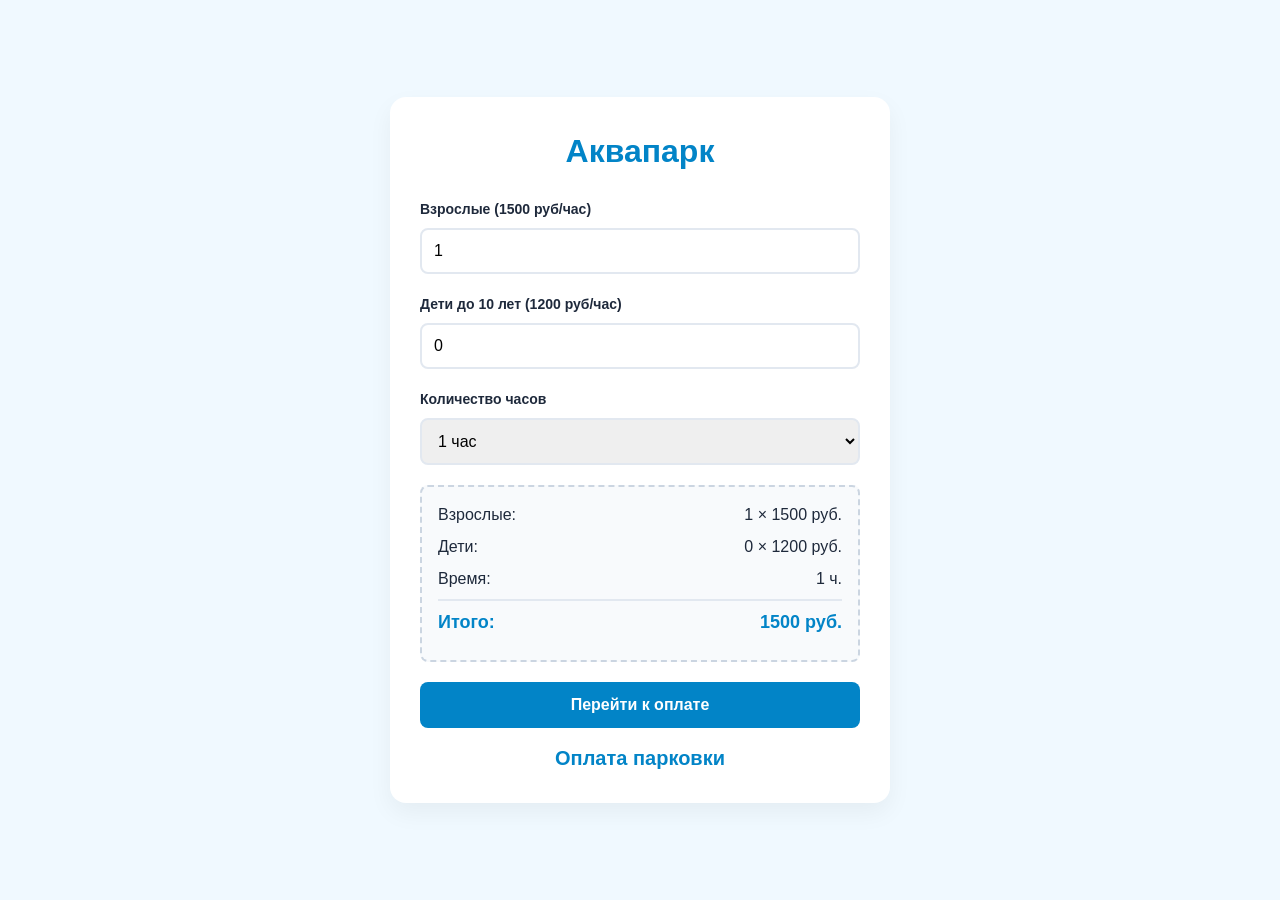
==== index.html @ a4bb0758 "Add files via upload" ====
<!DOCTYPE html>
<html lang="ru">
<head>
    <meta charset="UTF-8">
    <meta name="viewport" content="width=device-width, initial-scale=1.0">
    <title>Аквапарк — Покупка билетов</title>
    <link rel="stylesheet" href="style.css">
</head>
<body>

    <!-- Контейнер для всплывающих уведомлений -->
    <div id="notification-container"></div>

    <div class="container">
        
        <!-- ЭКРАН 1: БРОНИРОВАНИЕ -->
        <div id="screen-booking" class="screen active">
            <h1>Аквапарк</h1>
            
            <div class="form-group">
                <label for="adults">Взрослые (1500 руб/час)</label>
                <input type="number" id="adults" min="0" value="1" placeholder="0">
            </div>

            <div class="form-group">
                <label for="children">Дети до 10 лет (1200 руб/час)</label>
                <input type="number" id="children" min="0" value="0" placeholder="0">
            </div>

            <div class="form-group">
                <label for="hours">Количество часов</label>
                <select id="hours">
                    <option value="1">1 час</option>
                    <option value="2">2 часа</option>
                    <option value="3">3 часа</option>
                    <option value="4">4 часа</option>
                    <option value="8">Весь день (8 часов)</option>
                </select>
            </div>

            <div class="receipt">
                <div class="receipt-row">
                    <span>Взрослые:</span>
                    <span id="receipt-adults">1 × 1500 руб.</span>
                </div>
                <div class="receipt-row">
                    <span>Дети:</span>
                    <span id="receipt-children">0 × 1200 руб.</span>
                </div>
                <div class="receipt-row">
                    <span>Время:</span>
                    <span id="receipt-hours">1 ч.</span>
                </div>
                <div class="receipt-row receipt-total">
                    <span>Итого:</span>
                    <span id="receipt-total-price">1500 руб.</span>
                </div>
            </div>

            <button class="btn" id="btn-go-to-pay">Перейти к оплате</button>
            <div style="text-align: center;">
            <a href="prkov.html">Оплата парковки</a>
            </div>
        </div>

        <!-- ЭКРАН 2: ОПЛАТА КАРТОЙ -->
        <div id="screen-payment" class="screen">
            <h2>Оплата картой</h2>
            
            <!-- Таймер сессии -->
            <div class="timer-box">
                Время на оплату: <span id="payment-timer">05:00</span>
            </div>

            <div class="card-wrapper">
                <div class="form-group">
                    <div class="card-label">Номер карты</div>
                    <input type="text" id="card-number" class="card-input" placeholder="0000 0000 0000 0000" maxlength="19">
                </div>
                
                <div class="card-row">
                    <div style="flex: 2;">
                        <div class="card-label">Срок действия</div>
                        <div style="display: flex; gap: 5px; align-items: center;">
                            <input type="text" id="card-month" class="card-input" placeholder="ММ" maxlength="2">
                            <span style="color: #94a3b8">/</span>
                            <input type="text" id="card-year" class="card-input" placeholder="ГГ" maxlength="2">
                        </div>
                    </div>
                    <div style="flex: 1;">
                        <div class="card-label">Код (CVC)</div>
                        <input type="password" id="card-cvc" class="card-input" placeholder="***" maxlength="3">
                    </div>
                </div>
            </div>

            <div style="text-align: center; margin-bottom: 15px; font-weight: bold;">
                К оплате: <span id="pay-total-price" style="color: var(--primary);">0</span> руб.
            </div>

            <button class="btn" id="btn-pay">Оплатить</button>

            <button class="btn-secondary" id="btn-back-to-booking">Вернуться назад</button>

        </div>

        <!-- ЭКРАН 3: УСПЕХ -->
        <div id="screen-success" class="screen">
            <h2 style="color: var(--success);">🎉 Билет куплен!</h2>
            <p style="text-align: center; margin-bottom: 20px;">Ваши электронные квитанции:</p>
            
            <div class="tickets-container" id="final-tickets">
                <!-- Сюда вставляются квитанции из JS -->
            </div>

            <button class="btn" id="btn-restart" style="background: #64748b;">Вернуться в начало</button>
        </div>

    </div>

    <script src="script.js"></script>
</body>
</html>
---- style.css ----
:root {
    --primary: #0284c7;
    --primary-hover: #0369a1;
    --bg: #f0f9ff;
    --card-bg: #ffffff;
    --text: #1e293b;
    --error: #ef4444;
    --success: #22c55e;
    --warning: #f59e0b;
}

* {
    box-sizing: border-box;
    margin: 0;
    padding: 0;
    font-family: 'Segoe UI', Roboto, Helvetica, Arial, sans-serif;
}

body {
    background-color: var(--bg);
    color: var(--text);
    line-height: 1.5;
    padding: 20px;
    display: flex;
    justify-content: center;
    align-items: center;
    min-height: 100vh;
}

.container {
    background: var(--card-bg);
    max-width: 500px;
    width: 100%;
    border-radius: 16px;
    box-shadow: 0 10px 25px rgba(0,0,0,0.05);
    padding: 30px;
    position: relative;
    overflow: hidden;
}

h1, h2 {
    text-align: center;
    color: var(--primary);
    margin-bottom: 24px;
}

/* Аккуратная незаметная кнопка-ссылка */
.btn-secondary {
    display: block;
    width: auto;
    margin: 15px auto 0 auto; /* Центрирует кнопку и делает отступ сверху */
    background: transparent;
    border: none;
    color: #94a3b8; /* Спокойный серый цвет */
    font-size: 14px;
    font-weight: 500;
    text-decoration: underline; /* Подчеркивание как у ссылки */
    cursor: pointer;
    transition: color 0.2s ease;
    padding: 5px 10px;
}

/* Эффект при наведении */
.btn-secondary:hover {
    background: transparent;
    color: #64748b; /* Чуть темнее при наведении */
}


/* Экраны */
.screen {
    display: none;
}
.screen.active {
    display: block;
}

/* Формы и поля */
.form-group {
    margin-bottom: 20px;
}

label {
    display: block;
    font-weight: 600;
    margin-bottom: 8px;
    font-size: 14px;
}

input, select {
    width: 100%;
    padding: 12px;
    border: 2px solid #e2e8f0;
    border-radius: 8px;
    font-size: 16px;
    outline: none;
    transition: border-color 0.2s;
}

input:focus, select:focus {
    border-color: var(--primary);
}

/* Кнопки */
.btn {
    display: block;
    width: 100%;
    background: var(--primary);
    color: white;
    border: none;
    padding: 14px;
    font-size: 16px;
    font-weight: bold;
    border-radius: 8px;
    cursor: pointer;
    transition: background 0.2s;
    margin-top: 20px;
}

.btn:hover {
    background: var(--primary-hover);
}

/* Стилизация текстовой ссылки */
a {
    color: var(--primary);
    text-decoration: none;
    font-weight: 600;
    font-size: 20px;
    transition: color 0.2s ease, text-decoration 0.2s ease;
    display: inline-block;
    margin-top: 15px;
}

/* Эффект при наведении */
a:hover {
    color: var(--primary-hover);
    text-shadow: 0 0 1px rgba(2, 132, 199, 0.2);
}


/* Чек */
.receipt {
    background: #f8fafc;
    border: 2px dashed #cbd5e1;
    border-radius: 8px;
    padding: 16px;
    margin-top: 20px;
}

.receipt-row {
    display: flex;
    justify-content: space-between;
    margin-bottom: 8px;
}

.receipt-total {
    border-top: 2px solid #e2e8f0;
    padding-top: 8px;
    margin-top: 8px;
    font-weight: bold;
    font-size: 18px;
    color: var(--primary);
}

/* Блок таймера */
.timer-box {
    text-align: center;
    background: #fffbeb;
    border: 1px solid #fde68a;
    color: var(--warning);
    font-weight: bold;
    padding: 10px;
    border-radius: 8px;
    margin-bottom: 20px;
    font-size: 15px;
}

/* Банковская карта */
.card-wrapper {
    background: linear-gradient(135deg, #1e293b, #0f172a);
    border-radius: 12px;
    padding: 20px;
    color: white;
    margin-bottom: 24px;
    box-shadow: 0 4px 15px rgba(0,0,0,0.2);
}

.card-label {
    font-size: 10px;
    text-transform: uppercase;
    letter-spacing: 1px;
    color: #94a3b8;
    margin-bottom: 4px;
}

.card-input {
    background: rgba(255,255,255,0.1);
    border: 1px solid rgba(255,255,255,0.2);
    color: white;
    text-align: center;
}

.card-input:focus {
    border-color: var(--primary);
    background: rgba(255,255,255,0.15);
}

.card-row {
    display: flex;
    gap: 12px;
    margin-top: 16px;
}

/* Дизайн Квитанции/Билета */
.tickets-container {
    margin-top: 20px;
    max-height: 400px;
    overflow-y: auto;
    padding-right: 5px;
}

.real-ticket {
    background: #ffffff;
    border: 1px solid #e2e8f0;
    border-radius: 12px;
    margin-bottom: 20px;
    box-shadow: 0 4px 10px rgba(0,0,0,0.03);
    overflow: hidden;
}

.ticket-header {
    background: var(--primary);
    color: white;
    padding: 12px 16px;
    display: flex;
    justify-content: space-between;
    align-items: center;
    font-size: 14px;
    font-weight: bold;
}

.ticket-body {
    padding: 16px;
    display: flex;
    justify-content: space-between;
    align-items: center;
    background: radial-gradient(circle at right top, transparent 10px, #ffffff 10px);
}

.ticket-info p {
    font-size: 13px;
    color: #64748b;
    margin-bottom: 4px;
}

.ticket-info h4 {
    font-size: 16px;
    color: var(--text);
    margin-bottom: 8px;
}

.ticket-price {
    font-size: 18px;
    font-weight: 800;
    color: var(--text);
    margin-top: 5px;
}

.ticket-crypto {
    display: flex;
    flex-direction: column;
    align-items: center;
    justify-content: center;
}

.ticket-footer {
    border-top: 2px dashed #e2e8f0;
    padding: 12px 16px;
    background: #f8fafc;
    text-align: center;
}

/* Уведомления об ошибках */
#notification-container {
    position: fixed;
    top: 20px;
    right: 20px;
    z-index: 1000;
    display: flex;
    flex-direction: column;
    gap: 10px;
}

.toast {
    background: var(--error);
    color: white;
    padding: 16px 24px;
    border-radius: 8px;
    box-shadow: 0 4px 12px rgba(0,0,0,0.15);
    font-weight: 500;
    min-width: 250px;
    transform: translateX(120%);
    transition: transform 0.4s cubic-bezier(0.175, 0.885, 0.32, 1.275);
}

.toast.show {
    transform: translateX(0);
}

.toast.hide {
    transform: translateX(120%);
    transition: transform 0.4s ease-in;
}
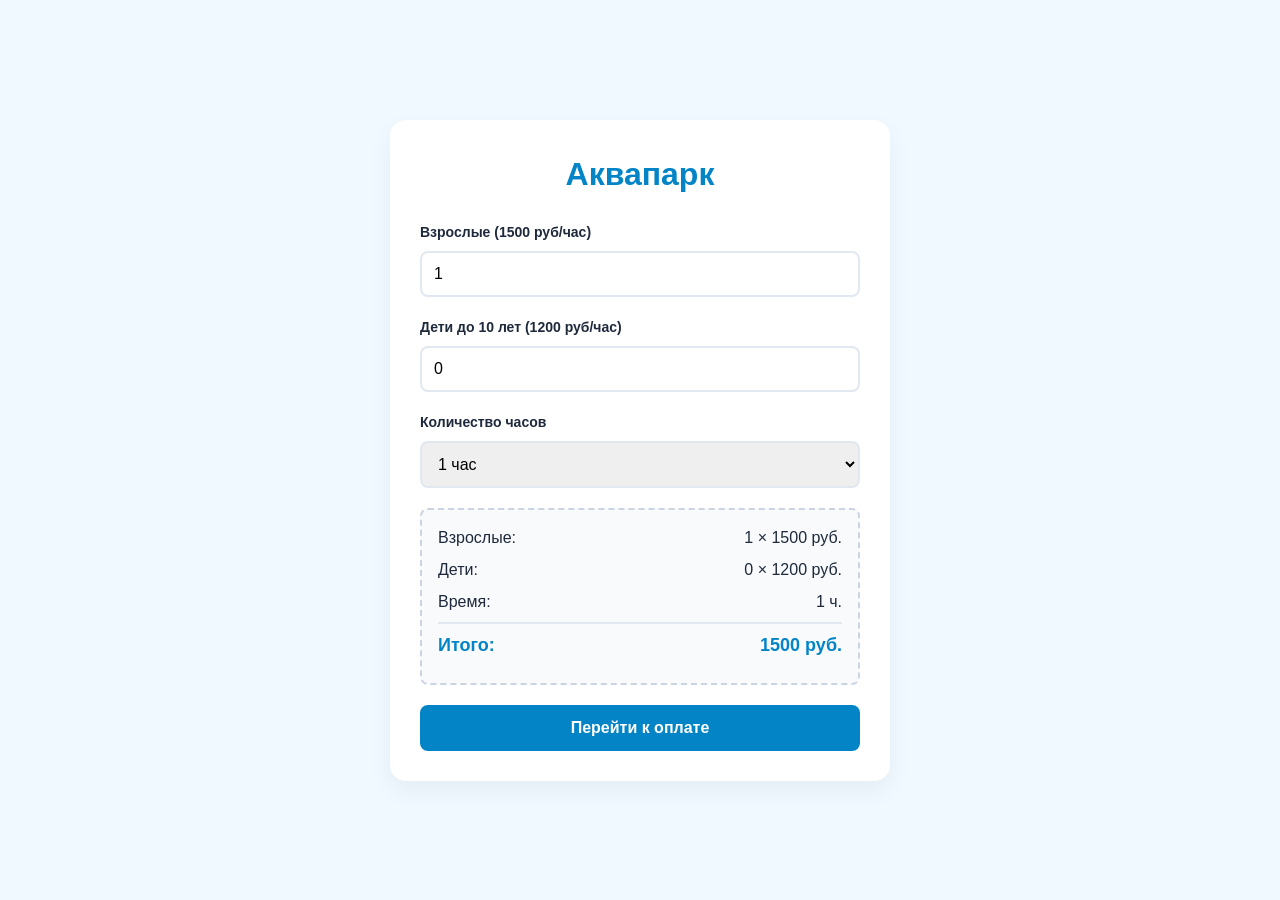
==== commit d70a051b: "Update index.html" ====
--- a/index.html
+++ b/index.html
@@ -58,9 +58,6 @@
             </div>
 
             <button class="btn" id="btn-go-to-pay">Перейти к оплате</button>
-            <div style="text-align: center;">
-            <a href="prkov.html">Оплата парковки</a>
-            </div>
         </div>
 
         <!-- ЭКРАН 2: ОПЛАТА КАРТОЙ -->
